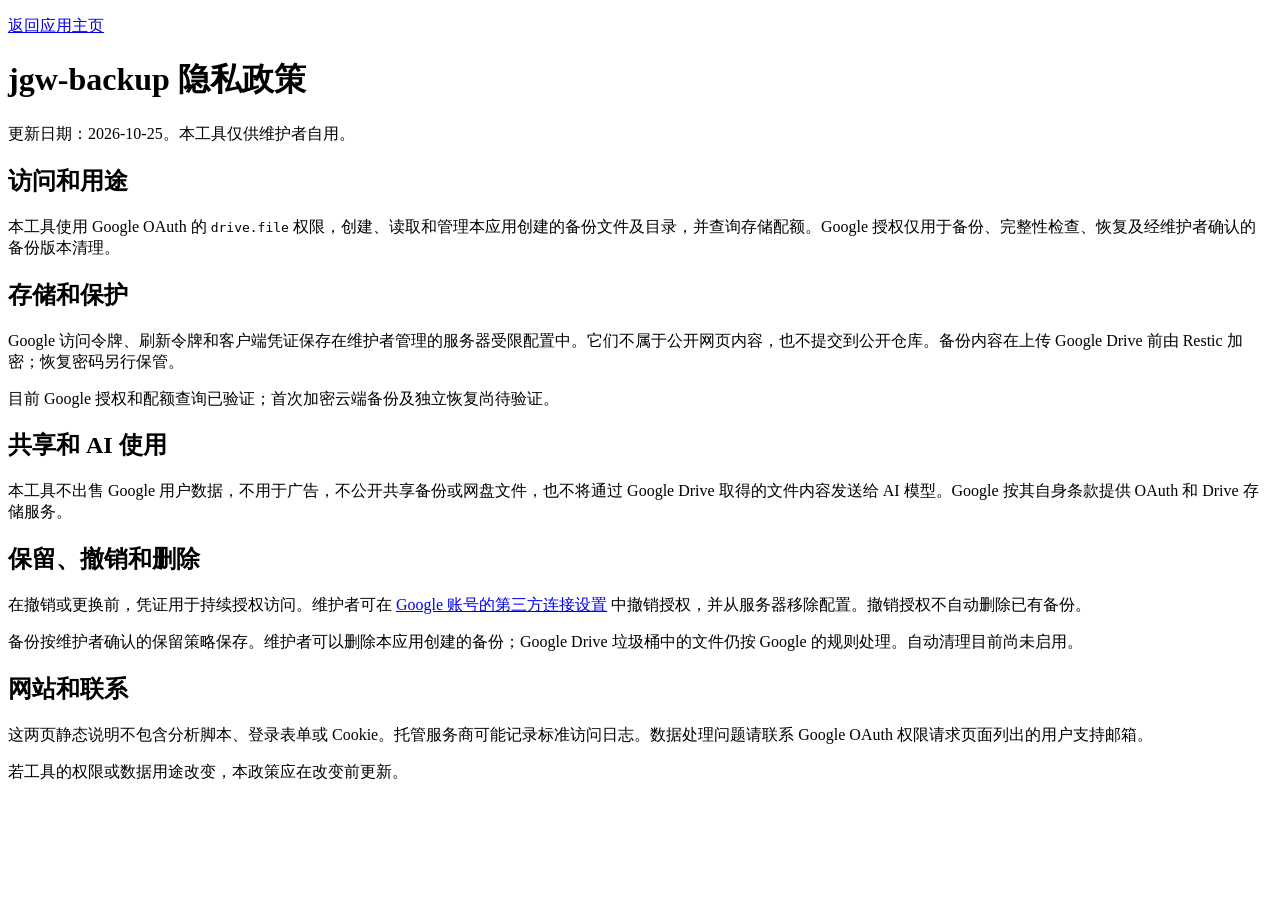
==== privacy.html @ 3f1cf3ad "docs: publish privacy.html for jgw-backup OAuth information" ====
<!doctype html>
<html lang="zh-CN">
<meta charset="utf-8">
<meta name="viewport" content="width=device-width,initial-scale=1">
<title>隐私政策 · jgw-backup</title>
<link rel="stylesheet" href="style.css">
<main>
<p><a href="index.html">返回应用主页</a></p>
<h1>jgw-backup 隐私政策</h1>
<p>更新日期：2026-10-25。本工具仅供维护者自用。</p>
<h2>访问和用途</h2>
<p>本工具使用 Google OAuth 的 <code>drive.file</code> 权限，创建、读取和管理本应用创建的备份文件及目录，并查询存储配额。Google 授权仅用于备份、完整性检查、恢复及经维护者确认的备份版本清理。</p>
<h2>存储和保护</h2>
<p>Google 访问令牌、刷新令牌和客户端凭证保存在维护者管理的服务器受限配置中。它们不属于公开网页内容，也不提交到公开仓库。备份内容在上传 Google Drive 前由 Restic 加密；恢复密码另行保管。</p>
<p>目前 Google 授权和配额查询已验证；首次加密云端备份及独立恢复尚待验证。</p>
<h2>共享和 AI 使用</h2>
<p>本工具不出售 Google 用户数据，不用于广告，不公开共享备份或网盘文件，也不将通过 Google Drive 取得的文件内容发送给 AI 模型。Google 按其自身条款提供 OAuth 和 Drive 存储服务。</p>
<h2>保留、撤销和删除</h2>
<p>在撤销或更换前，凭证用于持续授权访问。维护者可在 <a href="https://myaccount.google.com/connections">Google 账号的第三方连接设置</a> 中撤销授权，并从服务器移除配置。撤销授权不自动删除已有备份。</p>
<p>备份按维护者确认的保留策略保存。维护者可以删除本应用创建的备份；Google Drive 垃圾桶中的文件仍按 Google 的规则处理。自动清理目前尚未启用。</p>
<h2>网站和联系</h2>
<p>这两页静态说明不包含分析脚本、登录表单或 Cookie。托管服务商可能记录标准访问日志。数据处理问题请联系 Google OAuth 权限请求页面列出的用户支持邮箱。</p>
<p>若工具的权限或数据用途改变，本政策应在改变前更新。</p>
</main>
</html>
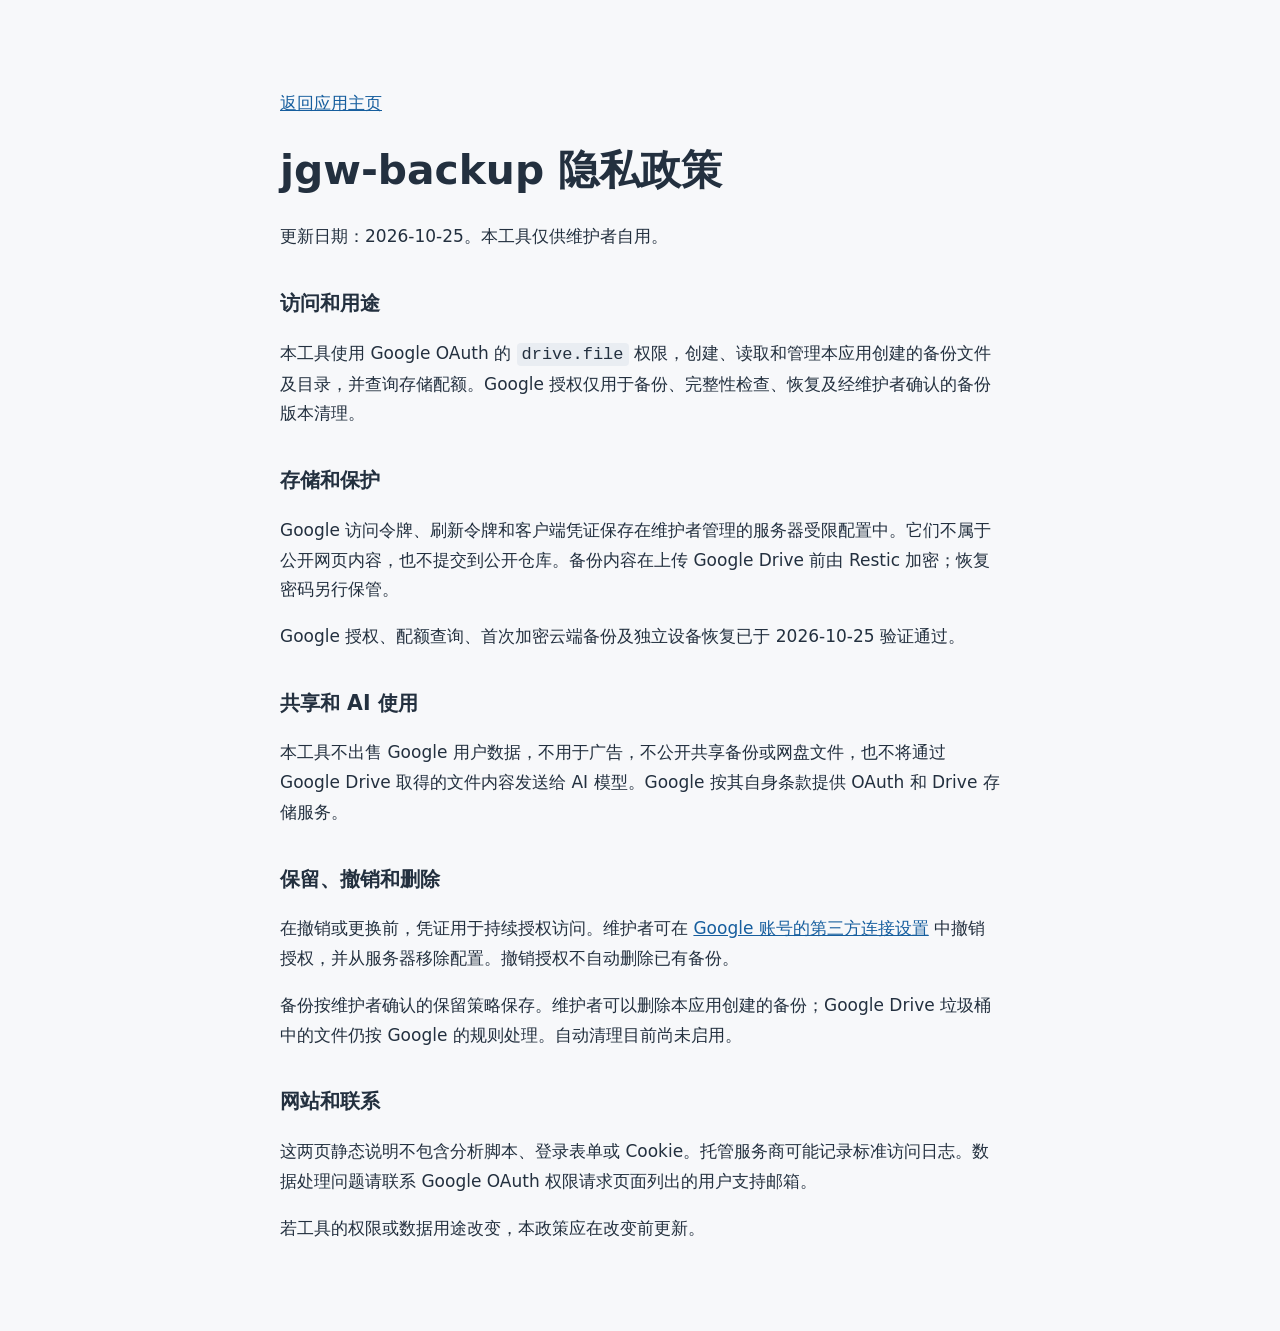
==== commit 8a2c98a9: "docs: record verified encrypted backup and independent recovery" ====
--- a/privacy.html
+++ b/privacy.html
@@ -12,7 +12,7 @@
 <p>本工具使用 Google OAuth 的 <code>drive.file</code> 权限，创建、读取和管理本应用创建的备份文件及目录，并查询存储配额。Google 授权仅用于备份、完整性检查、恢复及经维护者确认的备份版本清理。</p>
 <h2>存储和保护</h2>
 <p>Google 访问令牌、刷新令牌和客户端凭证保存在维护者管理的服务器受限配置中。它们不属于公开网页内容，也不提交到公开仓库。备份内容在上传 Google Drive 前由 Restic 加密；恢复密码另行保管。</p>
-<p>目前 Google 授权和配额查询已验证；首次加密云端备份及独立恢复尚待验证。</p>
+<p>Google 授权、配额查询、首次加密云端备份及独立设备恢复已于 2026-10-25 验证通过。</p>
 <h2>共享和 AI 使用</h2>
 <p>本工具不出售 Google 用户数据，不用于广告，不公开共享备份或网盘文件，也不将通过 Google Drive 取得的文件内容发送给 AI 模型。Google 按其自身条款提供 OAuth 和 Drive 存储服务。</p>
 <h2>保留、撤销和删除</h2>
--- a/style.css
+++ b/style.css
@@ -0,0 +1 @@
+html{color-scheme:light;background:#f7f8fa;color:#23303f;font:17px/1.75 system-ui,sans-serif}body{margin:0}main{max-width:720px;margin:48px auto;padding:24px}h1{font-size:2.4rem;line-height:1.2}h2{font-size:1.2rem;margin-top:2rem}a{color:#165e9e}code{background:#e9edf2;padding:2px 5px;border-radius:4px}.eyebrow{font-size:.75rem;letter-spacing:.16em;color:#54716c}
